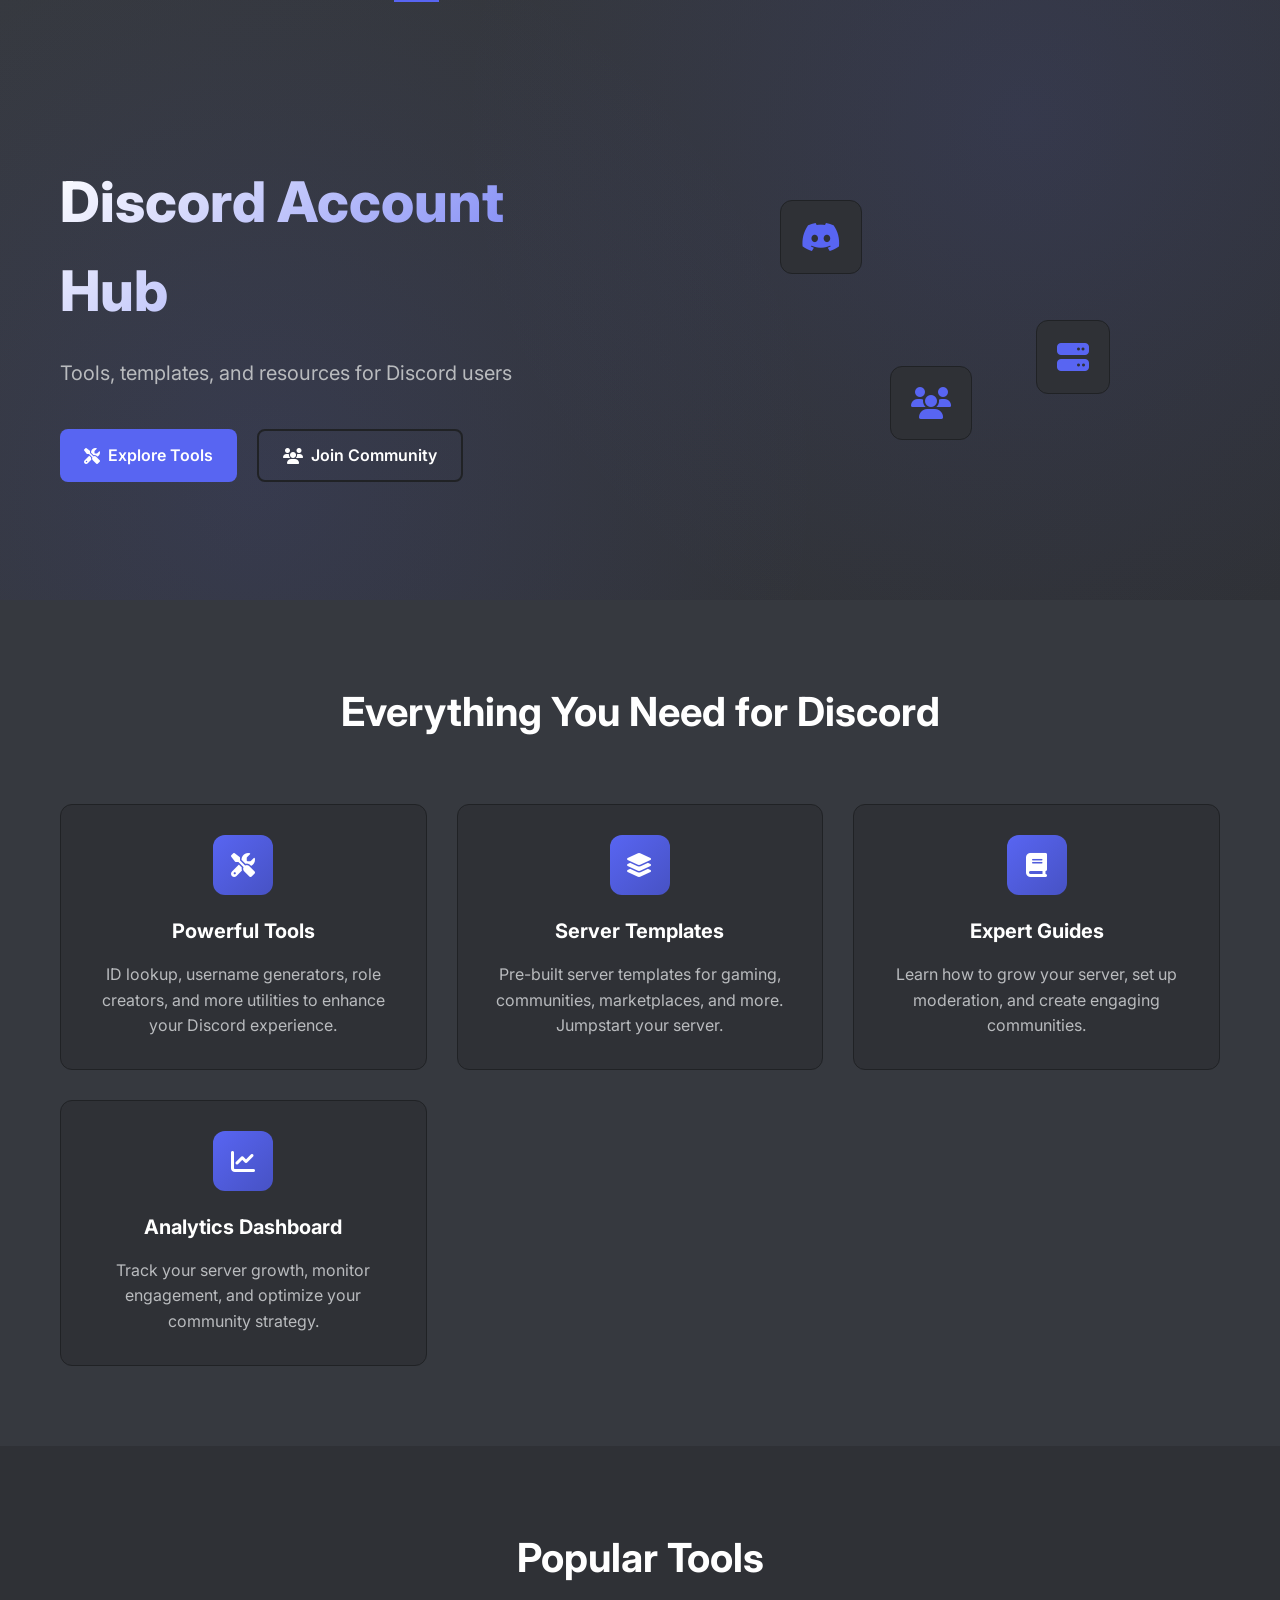
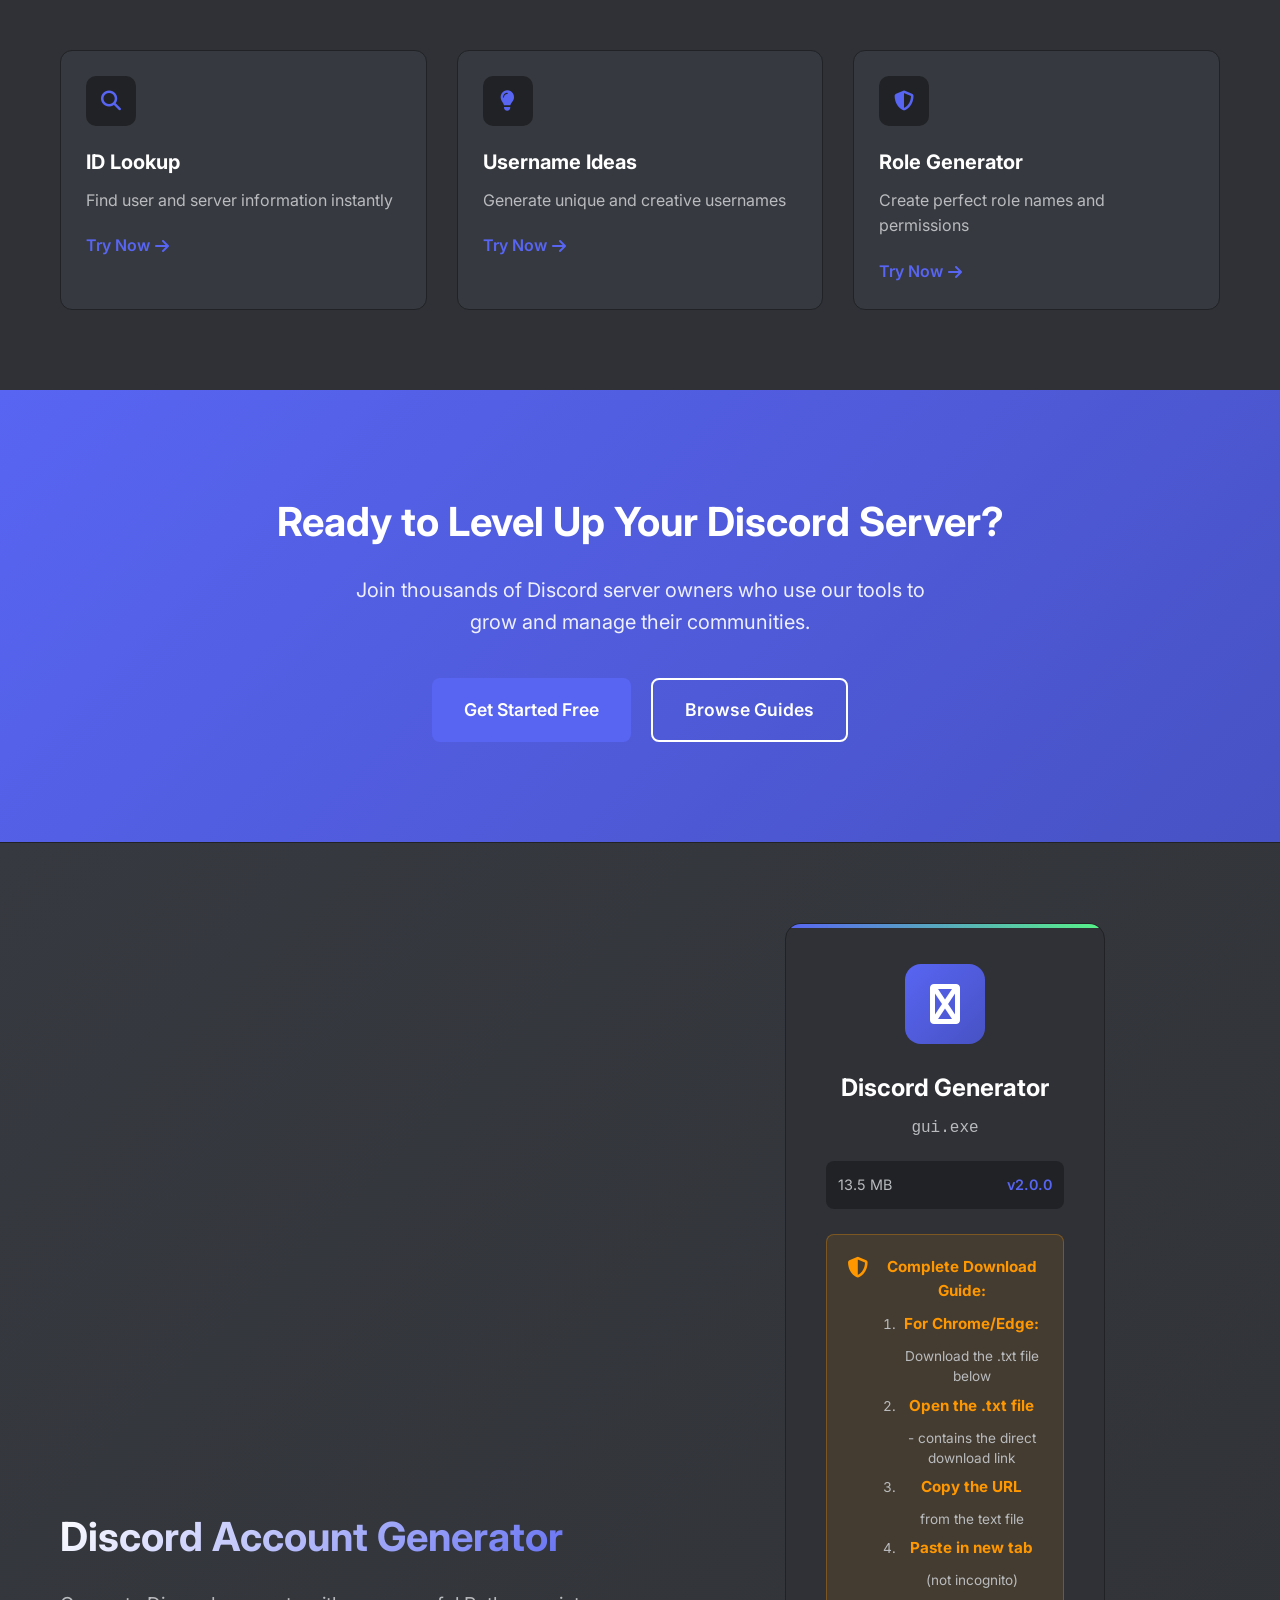
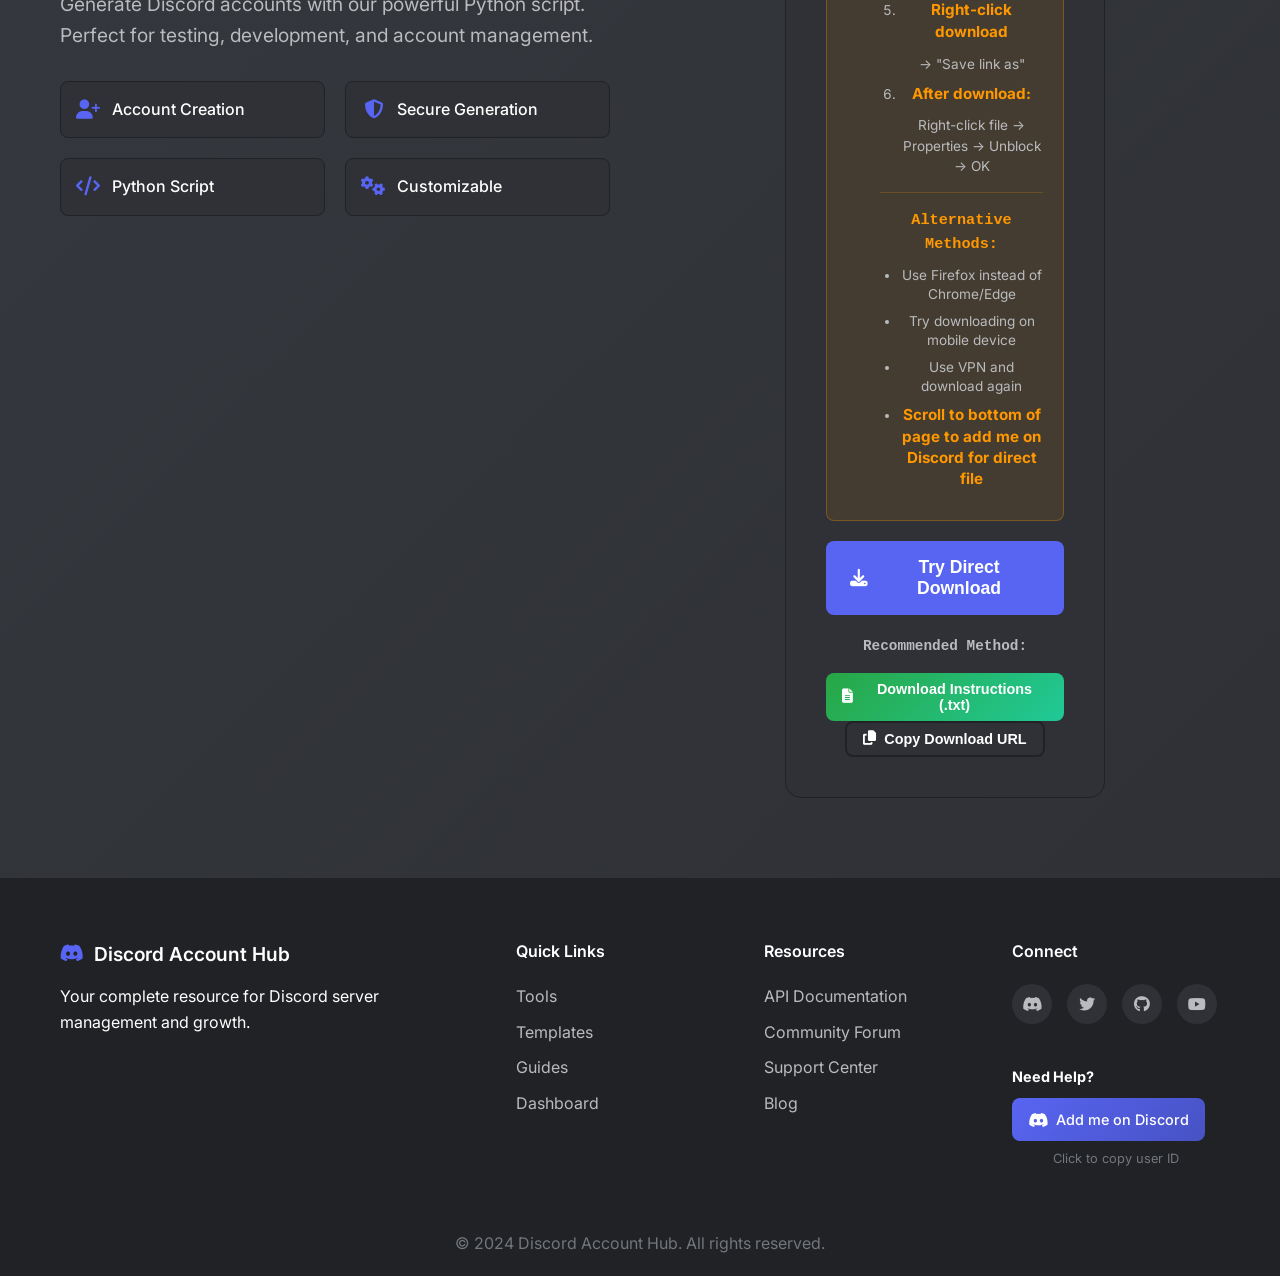
==== index.html @ 4fdb2570 "Initial commit: Discord Account Hub website - Complete website with all features - Home page with Di" ====
<!DOCTYPE html>
<html lang="en">
<head>
    <meta charset="UTF-8">
    <meta name="viewport" content="width=device-width, initial-scale=1.0">
    <title>Discord Account Hub - Tools & Resources for Discord Users</title>
    <link rel="stylesheet" href="styles.css">
    <link rel="preconnect" href="https://fonts.googleapis.com">
    <link rel="preconnect" href="https://fonts.gstatic.com" crossorigin>
    <link href="https://fonts.googleapis.com/css2?family=Inter:wght@300;400;500;600;700;800&display=swap" rel="stylesheet">
    <link rel="stylesheet" href="https://cdnjs.cloudflare.com/ajax/libs/font-awesome/6.4.0/css/all.min.css">
</head>
<body>
    <!-- Navigation -->
    <nav class="navbar">
        <div class="nav-container">
            <div class="nav-logo">
                <i class="fab fa-discord"></i>
                <span>Discord Account Hub</span>
            </div>
            <div class="nav-menu">
                <a href="index.html" class="nav-link active">Home</a>
                <a href="tools.html" class="nav-link">Tools</a>
                <a href="templates.html" class="nav-link">Templates</a>
                <a href="guides.html" class="nav-link">Guides</a>
                <a href="dashboard.html" class="nav-link">Dashboard</a>
            </div>
            <div class="nav-actions">
                <div class="search-bar">
                    <input type="text" placeholder="Search tools, templates, guides...">
                    <i class="fas fa-search"></i>
                </div>
                <button class="login-btn">
                    <i class="fab fa-discord"></i>
                    Login
                </button>
                <div class="hamburger">
                    <span></span>
                    <span></span>
                    <span></span>
                </div>
            </div>
        </div>
    </nav>

    <!-- Hero Section -->
    <section class="hero">
        <div class="hero-container">
            <div class="hero-content">
                <h1 class="hero-title">Discord Account Hub</h1>
                <p class="hero-subtitle">Tools, templates, and resources for Discord users</p>
                <div class="hero-buttons">
                    <a href="tools.html" class="btn btn-primary">
                        <i class="fas fa-tools"></i>
                        Explore Tools
                    </a>
                    <a href="dashboard.html" class="btn btn-secondary">
                        <i class="fas fa-users"></i>
                        Join Community
                    </a>
                </div>
            </div>
            <div class="hero-visual">
                <div class="floating-card">
                    <i class="fab fa-discord"></i>
                </div>
                <div class="floating-card">
                    <i class="fas fa-server"></i>
                </div>
                <div class="floating-card">
                    <i class="fas fa-users"></i>
                </div>
            </div>
        </div>
    </section>

    <!-- Features Section -->
    <section class="features">
        <div class="container">
            <h2 class="section-title">Everything You Need for Discord</h2>
            <div class="features-grid">
                <div class="feature-card">
                    <div class="feature-icon">
                        <i class="fas fa-tools"></i>
                    </div>
                    <h3>Powerful Tools</h3>
                    <p>ID lookup, username generators, role creators, and more utilities to enhance your Discord experience.</p>
                </div>
                <div class="feature-card">
                    <div class="feature-icon">
                        <i class="fas fa-layer-group"></i>
                    </div>
                    <h3>Server Templates</h3>
                    <p>Pre-built server templates for gaming, communities, marketplaces, and more. Jumpstart your server.</p>
                </div>
                <div class="feature-card">
                    <div class="feature-icon">
                        <i class="fas fa-book"></i>
                    </div>
                    <h3>Expert Guides</h3>
                    <p>Learn how to grow your server, set up moderation, and create engaging communities.</p>
                </div>
                <div class="feature-card">
                    <div class="feature-icon">
                        <i class="fas fa-chart-line"></i>
                    </div>
                    <h3>Analytics Dashboard</h3>
                    <p>Track your server growth, monitor engagement, and optimize your community strategy.</p>
                </div>
            </div>
        </div>
    </section>

    <!-- Popular Tools Section -->
    <section class="popular-tools">
        <div class="container">
            <h2 class="section-title">Popular Tools</h2>
            <div class="tools-grid">
                <div class="tool-card">
                    <div class="tool-icon">
                        <i class="fas fa-search"></i>
                    </div>
                    <h3>ID Lookup</h3>
                    <p>Find user and server information instantly</p>
                    <a href="tools.html" class="tool-link">Try Now <i class="fas fa-arrow-right"></i></a>
                </div>
                <div class="tool-card">
                    <div class="tool-icon">
                        <i class="fas fa-lightbulb"></i>
                    </div>
                    <h3>Username Ideas</h3>
                    <p>Generate unique and creative usernames</p>
                    <a href="tools.html" class="tool-link">Try Now <i class="fas fa-arrow-right"></i></a>
                </div>
                <div class="tool-card">
                    <div class="tool-icon">
                        <i class="fas fa-shield-alt"></i>
                    </div>
                    <h3>Role Generator</h3>
                    <p>Create perfect role names and permissions</p>
                    <a href="tools.html" class="tool-link">Try Now <i class="fas fa-arrow-right"></i></a>
                </div>
            </div>
        </div>
    </section>

    <!-- CTA Section -->
    <section class="cta">
        <div class="container">
            <div class="cta-content">
                <h2>Ready to Level Up Your Discord Server?</h2>
                <p>Join thousands of Discord server owners who use our tools to grow and manage their communities.</p>
                <div class="cta-buttons">
                    <a href="tools.html" class="btn btn-primary btn-large">Get Started Free</a>
                    <a href="guides.html" class="btn btn-secondary btn-large">Browse Guides</a>
                </div>
            </div>
        </div>
    </section>

    <!-- Discord Account Generator Section -->
    <section class="account-gen-section">
        <div class="container">
            <div class="account-gen-content">
                <div class="account-gen-info">
                    <h2>Discord Account Generator</h2>
                    <p>Generate Discord accounts with our powerful Python script. Perfect for testing, development, and account management.</p>
                    <div class="account-gen-features">
                        <div class="feature-item">
                            <i class="fas fa-user-plus"></i>
                            <span>Account Creation</span>
                        </div>
                        <div class="feature-item">
                            <i class="fas fa-shield-alt"></i>
                            <span>Secure Generation</span>
                        </div>
                        <div class="feature-item">
                            <i class="fas fa-code"></i>
                            <span>Python Script</span>
                        </div>
                        <div class="feature-item">
                            <i class="fas fa-cogs"></i>
                            <span>Customizable</span>
                        </div>
                    </div>
                </div>
                <div class="account-gen-action">
                    <div class="download-card">
                        <div class="download-icon">
                            <i class="fas fa-windows"></i>
                        </div>
                        <h3>Discord Generator</h3>
                        <p>gui.exe</p>
                        <div class="download-info">
                            <span class="file-size">13.5 MB</span>
                            <span class="file-version">v2.0.0</span>
                        </div>
                        
                        <!-- SmartScreen Instructions -->
                        <div class="smartscreen-guide">
                            <i class="fas fa-shield-alt"></i>
                            <div class="guide-content">
                                <strong>Complete Download Guide:</strong>
                                <ol>
                                    <li><strong>For Chrome/Edge:</strong> Download the .txt file below</li>
                                    <li><strong>Open the .txt file</strong> - contains the direct download link</li>
                                    <li><strong>Copy the URL</strong> from the text file</li>
                                    <li><strong>Paste in new tab</strong> (not incognito)</li>
                                    <li><strong>Right-click download</strong> → "Save link as"</li>
                                    <li><strong>After download:</strong> Right-click file → Properties → Unblock → OK</li>
                                </ol>
                                <div class="additional-help">
                                    <p><strong>Alternative Methods:</strong></p>
                                    <ul>
                                        <li>Use Firefox instead of Chrome/Edge</li>
                                        <li>Try downloading on mobile device</li>
                                        <li>Use VPN and download again</li>
                                        <li><strong>Scroll to bottom of page to add me on Discord for direct file</strong></li>
                                    </ul>
                                </div>
                            </div>
                        </div>
                        
                        <!-- Download Options -->
                        <div class="download-options">
                            <button class="btn btn-primary btn-large download-btn" onclick="downloadDiscordGen()">
                                <i class="fas fa-download"></i>
                                Try Direct Download
                            </button>
                            
                            <div class="alternative-downloads">
                                <p><strong>Recommended Method:</strong></p>
                                <button class="btn btn-success btn-small" onclick="downloadTextFile()">
                                    <i class="fas fa-file-alt"></i>
                                    Download Instructions (.txt)
                                </button>
                                <div class="url-display" id="urlDisplay" style="display: none;">
                                    <input type="text" id="downloadUrl" readonly>
                                    <button onclick="copyUrlToClipboard()" class="btn-small">
                                        <i class="fas fa-copy"></i>
                                    </button>
                                </div>
                                <button class="btn btn-secondary btn-small" onclick="copyDownloadLink()">
                                    <i class="fas fa-copy"></i>
                                    Copy Download URL
                                </button>
                            </div>
                        </div>
                    </div>
                </div>
            </div>
        </div>
    </section>

    <!-- Footer -->
    <footer class="footer">
        <div class="container">
            <div class="footer-content">
                <div class="footer-section">
                    <div class="footer-logo">
                        <i class="fab fa-discord"></i>
                        <span>Discord Account Hub</span>
                    </div>
                    <p>Your complete resource for Discord server management and growth.</p>
                </div>
                <div class="footer-section">
                    <h4>Quick Links</h4>
                    <ul>
                        <li><a href="tools.html">Tools</a></li>
                        <li><a href="templates.html">Templates</a></li>
                        <li><a href="guides.html">Guides</a></li>
                        <li><a href="dashboard.html">Dashboard</a></li>
                    </ul>
                </div>
                <div class="footer-section">
                    <h4>Resources</h4>
                    <ul>
                        <li><a href="#">API Documentation</a></li>
                        <li><a href="#">Community Forum</a></li>
                        <li><a href="#">Support Center</a></li>
                        <li><a href="#">Blog</a></li>
                    </ul>
                </div>
                <div class="footer-section">
                    <h4>Connect</h4>
                    <div class="social-links">
                        <a href="#" title="Discord Server"><i class="fab fa-discord"></i></a>
                        <a href="#" title="Twitter"><i class="fab fa-twitter"></i></a>
                        <a href="#" title="GitHub"><i class="fab fa-github"></i></a>
                        <a href="#" title="YouTube"><i class="fab fa-youtube"></i></a>
                    </div>
                    <div class="discord-contact">
                        <p><strong>Need Help?</strong></p>
                        <a href="#" onclick="copyDiscordId()" class="discord-link">
                            <i class="fab fa-discord"></i>
                            Add me on Discord
                        </a>
                        <small>Click to copy user ID</small>
                    </div>
                </div>
            </div>
            <div class="footer-bottom">
                <p>&copy; 2024 Discord Account Hub. All rights reserved.</p>
            </div>
        </div>
    </footer>

    <script src="script.js"></script>
</body>
</html>
---- styles.css ----
/* Discord Account Hub Styles */
:root {
    --primary-color: #5865F2;
    --primary-hover: #4752C4;
    --secondary-color: #57F287;
    --danger-color: #ED4245;
    --warning-color: #FEE75C;
    --bg-primary: #36393F;
    --bg-secondary: #2F3136;
    --bg-tertiary: #202225;
    --bg-hover: #292B2F;
    --text-primary: #FFFFFF;
    --text-secondary: #B9BBBE;
    --text-muted: #72767D;
    --border-color: #202225;
    --shadow: 0 8px 16px rgba(0, 0, 0, 0.24);
    --shadow-lg: 0 16px 32px rgba(0, 0, 0, 0.48);
}

* {
    margin: 0;
    padding: 0;
    box-sizing: border-box;
}

body {
    font-family: 'Inter', -apple-system, BlinkMacSystemFont, 'Segoe UI', Roboto, sans-serif;
    background-color: var(--bg-primary);
    color: var(--text-primary);
    line-height: 1.6;
    overflow-x: hidden;
}

.container {
    max-width: 1200px;
    margin: 0 auto;
    padding: 0 20px;
}

/* Navigation */
.navbar {
    background-color: var(--bg-secondary);
    border-bottom: 1px solid var(--border-color);
    position: fixed;
    top: 0;
    width: 100%;
    z-index: 1000;
    backdrop-filter: blur(10px);
    background-color: rgba(47, 49, 54, 0.95);
}

.nav-container {
    max-width: 1200px;
    margin: 0 auto;
    padding: 0 20px;
    display: flex;
    justify-content: space-between;
    align-items: center;
    height: 60px;
}

.nav-logo {
    display: flex;
    align-items: center;
    gap: 10px;
    font-size: 1.2rem;
    font-weight: 600;
    color: var(--text-primary);
}

.nav-logo i {
    color: var(--primary-color);
    font-size: 1.5rem;
}

.nav-menu {
    display: flex;
    gap: 30px;
}

.nav-link {
    color: var(--text-secondary);
    text-decoration: none;
    font-weight: 500;
    transition: color 0.3s ease;
    position: relative;
}

.nav-link:hover,
.nav-link.active {
    color: var(--text-primary);
}

.nav-link.active::after {
    content: '';
    position: absolute;
    bottom: -20px;
    left: 0;
    right: 0;
    height: 2px;
    background-color: var(--primary-color);
}

.nav-actions {
    display: flex;
    align-items: center;
    gap: 15px;
}

.search-bar {
    position: relative;
    display: flex;
    align-items: center;
}

.search-bar input {
    background-color: var(--bg-tertiary);
    border: 1px solid var(--border-color);
    border-radius: 6px;
    padding: 8px 35px 8px 12px;
    color: var(--text-primary);
    width: 200px;
    transition: all 0.3s ease;
}

.search-bar input:focus {
    outline: none;
    border-color: var(--primary-color);
    width: 250px;
}

.search-bar i {
    position: absolute;
    right: 12px;
    color: var(--text-muted);
}

.login-btn {
    background-color: var(--primary-color);
    color: white;
    border: none;
    border-radius: 6px;
    padding: 8px 16px;
    font-weight: 500;
    cursor: pointer;
    display: flex;
    align-items: center;
    gap: 8px;
    transition: background-color 0.3s ease;
}

.login-btn:hover {
    background-color: var(--primary-hover);
}

.hamburger {
    display: none;
    flex-direction: column;
    gap: 4px;
    cursor: pointer;
}

.hamburger span {
    width: 25px;
    height: 3px;
    background-color: var(--text-primary);
    transition: 0.3s;
}

/* Hero Section */
.hero {
    padding: 120px 0 80px;
    background: linear-gradient(135deg, var(--bg-primary) 0%, var(--bg-secondary) 100%);
    position: relative;
    overflow: hidden;
}

.hero::before {
    content: '';
    position: absolute;
    top: 0;
    left: 0;
    right: 0;
    bottom: 0;
    background: radial-gradient(circle at 20% 80%, rgba(88, 101, 242, 0.1) 0%, transparent 50%),
                radial-gradient(circle at 80% 20%, rgba(88, 101, 242, 0.1) 0%, transparent 50%);
}

.hero-container {
    max-width: 1200px;
    margin: 0 auto;
    padding: 0 20px;
    display: grid;
    grid-template-columns: 1fr 1fr;
    gap: 60px;
    align-items: center;
    position: relative;
    z-index: 1;
}

.hero-title {
    font-size: 3.5rem;
    font-weight: 800;
    margin-bottom: 20px;
    background: linear-gradient(135deg, var(--text-primary) 0%, var(--primary-color) 100%);
    -webkit-background-clip: text;
    -webkit-text-fill-color: transparent;
    background-clip: text;
    animation: fadeInUp 0.8s ease;
}

.hero-subtitle {
    font-size: 1.25rem;
    color: var(--text-secondary);
    margin-bottom: 40px;
    animation: fadeInUp 0.8s ease 0.2s both;
}

.hero-buttons {
    display: flex;
    gap: 20px;
    animation: fadeInUp 0.8s ease 0.4s both;
}

.hero-visual {
    position: relative;
    height: 400px;
}

.floating-card {
    position: absolute;
    background: var(--bg-secondary);
    border: 1px solid var(--border-color);
    border-radius: 12px;
    padding: 20px;
    display: flex;
    align-items: center;
}

.floating-card:nth-child(1) {
top: 20%;
left: 20%;
animation-delay: 0s;
}

.floating-card:nth-child(2) {
top: 50%;
right: 20%;
animation-delay: 2s;
}

.floating-card:nth-child(3) {
bottom: 20%;
left: 40%;
    animation-delay: 4s;
}

.floating-card i {
    font-size: 2rem;
    color: var(--primary-color);
}

/* Buttons */
.btn {
    display: inline-flex;
    align-items: center;
    gap: 8px;
    padding: 12px 24px;
    border-radius: 8px;
    text-decoration: none;
    font-weight: 600;
    transition: all 0.3s ease;
    border: none;
    cursor: pointer;
}

.btn-primary {
    background-color: var(--primary-color);
    color: white;
}

.btn-primary:hover {
    background-color: var(--primary-hover);
    transform: translateY(-2px);
    box-shadow: 0 8px 16px rgba(88, 101, 242, 0.3);
}

.btn-secondary {
    background-color: transparent;
    color: var(--text-primary);
    border: 2px solid var(--border-color);
}

.btn-secondary:hover {
    background-color: var(--bg-hover);
    border-color: var(--primary-color);
    transform: translateY(-2px);
}

.btn-large {
    padding: 16px 32px;
    font-size: 1.1rem;
}

/* Features Section */
.features {
    padding: 80px 0;
    background-color: var(--bg-primary);
}

.section-title {
    font-size: 2.5rem;
    font-weight: 700;
    text-align: center;
    margin-bottom: 60px;
    color: var(--text-primary);
}

.features-grid {
    display: grid;
    grid-template-columns: repeat(auto-fit, minmax(280px, 1fr));
    gap: 30px;
}

.feature-card {
    background-color: var(--bg-secondary);
    border: 1px solid var(--border-color);
    border-radius: 12px;
    padding: 30px;
    text-align: center;
    transition: all 0.3s ease;
}

.feature-card:hover {
    transform: translateY(-5px);
    box-shadow: var(--shadow);
    border-color: var(--primary-color);
}

.feature-icon {
    width: 60px;
    height: 60px;
    background: linear-gradient(135deg, var(--primary-color), var(--primary-hover));
    border-radius: 12px;
    display: flex;
    align-items: center;
    justify-content: center;
    margin: 0 auto 20px;
}

.feature-icon i {
    font-size: 1.5rem;
    color: white;
}

.feature-card h3 {
    font-size: 1.25rem;
    margin-bottom: 15px;
    color: var(--text-primary);
}

.feature-card p {
    color: var(--text-secondary);
    line-height: 1.6;
}

/* Popular Tools Section */
.popular-tools {
    padding: 80px 0;
    background-color: var(--bg-secondary);
}

.tools-grid {
    display: grid;
    grid-template-columns: repeat(auto-fit, minmax(300px, 1fr));
    gap: 30px;
}

.tool-card {
    background-color: var(--bg-primary);
    border: 1px solid var(--border-color);
    border-radius: 12px;
    padding: 25px;
    transition: all 0.3s ease;
    position: relative;
    overflow: hidden;
}

.tool-card::before {
    content: '';
    position: absolute;
    top: 0;
    left: 0;
    right: 0;
    height: 3px;
    background: linear-gradient(90deg, var(--primary-color), var(--secondary-color));
    transform: scaleX(0);
    transition: transform 0.3s ease;
}

.tool-card:hover::before {
    transform: scaleX(1);
}

.tool-card:hover {
    transform: translateY(-3px);
    box-shadow: var(--shadow);
}

.tool-icon {
    width: 50px;
    height: 50px;
    background-color: var(--bg-tertiary);
    border-radius: 10px;
    display: flex;
    align-items: center;
    justify-content: center;
    margin-bottom: 20px;
}

.tool-icon i {
    font-size: 1.25rem;
    color: var(--primary-color);
}

.tool-card h3 {
    font-size: 1.25rem;
    margin-bottom: 10px;
    color: var(--text-primary);
}

.tool-card p {
    color: var(--text-secondary);
    margin-bottom: 20px;
}

.tool-link {
    color: var(--primary-color);
    text-decoration: none;
    font-weight: 600;
    display: inline-flex;
    align-items: center;
    gap: 5px;
    transition: gap 0.3s ease;
}

.tool-link:hover {
    gap: 10px;
}

/* CTA Section */
.cta {
    padding: 100px 0;
    background: linear-gradient(135deg, var(--primary-color) 0%, var(--primary-hover) 100%);
    position: relative;
    overflow: hidden;
}

.cta::before {
    content: '';
    position: absolute;
    top: 0;
    left: 0;
    right: 0;
    bottom: 0;
    background: url('data:image/svg+xml,<svg width="60" height="60" viewBox="0 0 60 60" xmlns="http://www.w3.org/2000/svg"><g fill="none" fill-rule="evenodd"><g fill="%23ffffff" fill-opacity="0.05"><circle cx="30" cy="30" r="2"/></g></svg>');
}

.cta-content {
    text-align: center;
    position: relative;
    z-index: 1;
}

.cta-content h2 {
    font-size: 2.5rem;
    font-weight: 700;
    margin-bottom: 20px;
    color: white;
}

.cta-content p {
    font-size: 1.25rem;
    color: rgba(255, 255, 255, 0.9);
    margin-bottom: 40px;
    max-width: 600px;
    margin-left: auto;
    margin-right: auto;
}

.cta-buttons {
    display: flex;
    gap: 20px;
    justify-content: center;
}

.cta .btn-secondary {
    background-color: transparent;
    color: white;
    border-color: white;
}

.cta .btn-secondary:hover {
    background-color: white;
    color: var(--primary-color);
}

/* Footer */
.footer {
    background-color: var(--bg-tertiary);
    padding: 60px 0 20px;
    border-top: 1px solid var(--border-color);
}

.footer-content {
    display: grid;
    grid-template-columns: 2fr 1fr 1fr 1fr;
    gap: 40px;
    margin-bottom: 40px;
}

.footer-logo {
    display: flex;
    align-items: center;
    gap: 10px;
    font-size: 1.2rem;
    font-weight: 600;
    margin-bottom: 15px;
}

.footer-logo i {
    color: var(--primary-color);
}

.footer-section h4 {
    color: var(--text-primary);
    font-size: 1rem;
    margin-bottom: 20px;
    font-weight: 600;
}

.footer-section ul {
    list-style: none;
    padding: 0;
    margin: 0;
}

.footer-section ul li {
    margin-bottom: 10px;
}

.footer-section ul li a {
    color: var(--text-secondary);
    text-decoration: none;
    transition: color 0.3s ease;
}

.footer-section ul li a:hover {
    color: var(--primary-color);
}

/* Discord Contact Styles */
.discord-contact {
    margin-top: 20px;
    padding-top: 20px;
    border-top: 1px solid var(--border-color);
}

.discord-contact p {
    color: var(--text-primary);
    font-size: 0.9rem;
    margin-bottom: 10px;
}

.discord-link {
    display: inline-flex;
    align-items: center;
    gap: 8px;
    padding: 10px 16px;
    background: linear-gradient(135deg, var(--primary-color), var(--primary-hover));
    color: white;
    text-decoration: none;
    border-radius: 8px;
    font-size: 0.9rem;
    font-weight: 500;
    transition: all 0.3s ease;
    margin-bottom: 8px;
}

.discord-link:hover {
    transform: translateY(-2px);
    box-shadow: 0 4px 12px rgba(88, 101, 242, 0.4);
}

.discord-link i {
    font-size: 1rem;
}

.discord-contact small {
    color: var(--text-muted);
    font-size: 0.8rem;
    display: block;
    text-align: center;
}

.social-links {
    display: flex;
    gap: 15px;
}

.social-links a {
    width: 40px;
    height: 40px;
    background-color: var(--bg-secondary);
    border-radius: 50%;
    display: flex;
    align-items: center;
    justify-content: center;
    color: var(--text-secondary);
    text-decoration: none;
    transition: all 0.3s ease;
}

.social-links a:hover {
    background-color: var(--primary-color);
    color: white;
    transform: translateY(-2px);
}

.footer-bottom {
    border-top: 1px solid var(--border-color);
    padding-top: 20px;
    text-align: center;
    color: var(--text-muted);
}

/* Animations */
@keyframes fadeInUp {
    from {
        opacity: 0;
        transform: translateY(30px);
    }
    to {
        opacity: 1;
        transform: translateY(0);
    }
}

@keyframes float {
    0%, 100% {
        transform: translateY(0px);
    }
    50% {
        transform: translateY(-20px);
    }
}

/* Responsive Design */
@media (max-width: 768px) {
    .nav-menu {
        display: none;
    }
    
    .search-bar {
        display: none;
    }
    
    .hamburger {
        display: flex;
    }
    
    .hero-container {
        grid-template-columns: 1fr;
        text-align: center;
        gap: 40px;
    }
    
    .hero-title {
        font-size: 2.5rem;
    }
    
    .hero-buttons {
        justify-content: center;
        flex-wrap: wrap;
    }
    
    .hero-visual {
        height: 300px;
    }
    
    .features-grid,
    .tools-grid {
        grid-template-columns: 1fr;
    }
    
    .footer-content {
        grid-template-columns: 1fr;
        text-align: center;
    }
    
    .social-links {
        justify-content: center;
    }
    
    .cta-buttons {
        flex-direction: column;
        align-items: center;
    }
    
    .cta-content h2 {
        font-size: 2rem;
    }
}

@media (max-width: 480px) {
    .hero {
        padding: 100px 0 60px;
    }
    
    .hero-title {
        font-size: 2rem;
    }
    
    .section-title {
        font-size: 2rem;
    }
    
    .container {
        padding: 0 15px;
    }
    
    .nav-container {
        padding: 0 15px;
    }
}

/* Discord Login Styles */
.login-btn.logged-in {
    background: linear-gradient(135deg, var(--primary-color), var(--primary-hover));
    position: relative;
    padding: 8px 16px 8px 40px;
}

.user-avatar {
    width: 24px;
    height: 24px;
    border-radius: 50%;
    object-fit: cover;
    border: 2px solid var(--primary-color);
}

.user-avatar-large {
    width: 60px;
    height: 60px;
    border-radius: 50%;
    object-fit: cover;
    border: 3px solid var(--primary-color);
}

.user-menu {
    background-color: var(--bg-secondary);
    border: 1px solid var(--border-color);
    border-radius: 12px;
    min-width: 250px;
    box-shadow: var(--shadow-lg);
    overflow: hidden;
    animation: slideIn 0.3s ease;
}

.user-menu-header {
    display: flex;
    align-items: center;
    gap: 15px;
    padding: 20px;
    border-bottom: 1px solid var(--border-color);
    background-color: var(--bg-tertiary);
}

.user-info {
    flex: 1;
}

.user-name {
    color: var(--text-primary);
    font-weight: 600;
    margin-bottom: 4px;
}

.user-email {
    color: var(--text-secondary);
    font-size: 0.9rem;
}

.user-menu-items {
    padding: 0;
}

.menu-item {
    display: flex;
    align-items: center;
    gap: 12px;
    padding: 15px 20px;
    color: var(--text-secondary);
    text-decoration: none;
    transition: all 0.3s ease;
    border-bottom: 1px solid transparent;
}

.menu-item:hover {
    background-color: var(--bg-hover);
    color: var(--text-primary);
}

.menu-item i {
    width: 20px;
    text-align: center;
}

@keyframes slideIn {
    from {
        opacity: 0;
        transform: translateY(-10px);
    }
    to {
        opacity: 1;
        transform: translateY(0);
    }
}

/* Discord Account Generator Section */
.account-gen-section {
    padding: 80px 0;
    background: linear-gradient(135deg, var(--bg-primary) 0%, var(--bg-secondary) 100%);
    border-top: 1px solid var(--border-color);
}

.account-gen-content {
    display: grid;
    grid-template-columns: 1fr 1fr;
    gap: 60px;
    align-items: center;
}

.account-gen-info h2 {
    font-size: 2.5rem;
    font-weight: 700;
    margin-bottom: 20px;
    color: var(--text-primary);
    background: linear-gradient(135deg, var(--text-primary) 0%, var(--primary-color) 100%);
    -webkit-background-clip: text;
    -webkit-text-fill-color: transparent;
    background-clip: text;
}

.account-gen-info p {
    font-size: 1.2rem;
    color: var(--text-secondary);
    margin-bottom: 30px;
    line-height: 1.6;
}

.account-gen-features {
    display: grid;
    grid-template-columns: 1fr 1fr;
    gap: 20px;
}

.feature-item {
    display: flex;
    align-items: center;
    gap: 12px;
    padding: 15px;
    background-color: var(--bg-secondary);
    border: 1px solid var(--border-color);
    border-radius: 8px;
    transition: all 0.3s ease;
}

.feature-item:hover {
    transform: translateY(-2px);
    border-color: var(--primary-color);
    box-shadow: 0 4px 12px rgba(88, 101, 242, 0.2);
}

.feature-item i {
    font-size: 1.2rem;
    color: var(--primary-color);
    width: 24px;
    text-align: center;
}

.feature-item span {
    color: var(--text-primary);
    font-weight: 500;
}

.account-gen-action {
    display: flex;
    justify-content: center;
    align-items: center;
}

.download-card {
    background-color: var(--bg-secondary);
    border: 1px solid var(--border-color);
    border-radius: 16px;
    padding: 40px;
    text-align: center;
    max-width: 320px;
    transition: all 0.3s ease;
    position: relative;
    overflow: hidden;
}

.download-card::before {
    content: '';
    position: absolute;
    top: 0;
    left: 0;
    right: 0;
    height: 4px;
    background: linear-gradient(90deg, var(--primary-color), var(--secondary-color));
}

.download-card:hover {
    transform: translateY(-5px);
    box-shadow: var(--shadow);
    border-color: var(--primary-color);
}

.download-icon {
    width: 80px;
    height: 80px;
    background: linear-gradient(135deg, var(--primary-color), var(--primary-hover));
    border-radius: 16px;
    display: flex;
    align-items: center;
    justify-content: center;
    margin: 0 auto 25px;
}

.download-icon i {
    font-size: 2.5rem;
    color: white;
}

.download-card h3 {
    font-size: 1.5rem;
    color: var(--text-primary);
    margin-bottom: 8px;
}

.download-card p {
    color: var(--text-secondary);
    margin-bottom: 20px;
    font-family: 'Courier New', monospace;
    font-weight: 500;
}

.download-info {
    display: flex;
    justify-content: space-between;
    margin-bottom: 25px;
    padding: 12px;
    background-color: var(--bg-tertiary);
    border-radius: 8px;
}

.file-size {
    color: var(--text-secondary);
    font-size: 0.9rem;
}

.file-version {
    color: var(--primary-color);
    font-size: 0.9rem;
    font-weight: 600;
}

.download-btn {
    width: 100%;
    padding: 16px 24px;
    font-size: 1.1rem;
    font-weight: 600;
    border-radius: 8px;
    display: flex;
    align-items: center;
    justify-content: center;
    gap: 10px;
    transition: all 0.3s ease;
}

.download-btn:hover {
    transform: translateY(-2px);
    box-shadow: 0 8px 20px rgba(88, 101, 242, 0.4);
}

/* Security Warning Styles */
.security-warning {
    display: flex;
    align-items: flex-start;
    gap: 12px;
    padding: 15px;
    background-color: rgba(255, 193, 7, 0.1);
    border: 1px solid rgba(255, 193, 7, 0.3);
    border-radius: 8px;
    margin-bottom: 20px;
}

.security-warning i {
    color: #ffc107;
    font-size: 1.2rem;
    margin-top: 2px;
}

.warning-content strong {
    color: #ffc107;
    font-size: 0.9rem;
    display: block;
    margin-bottom: 5px;
}

.warning-content p {
    color: var(--text-secondary);
    font-size: 0.85rem;
    line-height: 1.4;
    margin: 0;
}

/* Download Options Styles */
.download-options {
    display: flex;
    flex-direction: column;
    gap: 20px;
    align-items: center;
}

/* SmartScreen Guide Styles */
.smartscreen-guide {
    display: flex;
    align-items: flex-start;
    gap: 12px;
    padding: 20px;
    background-color: rgba(255, 152, 0, 0.1);
    border: 1px solid rgba(255, 152, 0, 0.3);
    border-radius: 8px;
    margin-bottom: 20px;
}

.smartscreen-guide i {
    color: #ff9800;
    font-size: 1.3rem;
    margin-top: 2px;
    flex-shrink: 0;
}

.guide-content strong {
    color: #ff9800;
    font-size: 0.95rem;
    display: block;
    margin-bottom: 10px;
}

.guide-content ol {
    color: var(--text-secondary);
    font-size: 0.85rem;
    line-height: 1.5;
    margin: 0 0 15px 0;
    padding-left: 20px;
}

.guide-content li {
    margin-bottom: 8px;
}

.additional-help {
    margin-top: 15px;
    padding-top: 15px;
    border-top: 1px solid rgba(255, 152, 0, 0.2);
}

.additional-help p {
    color: #ff9800;
    font-size: 0.9rem;
    margin-bottom: 10px;
}

.additional-help ul {
    color: var(--text-secondary);
    font-size: 0.85rem;
    line-height: 1.4;
    margin: 0;
    padding-left: 20px;
}

.alternative-downloads {
    width: 100%;
    text-align: center;
}

.alternative-downloads p {
    color: var(--text-secondary);
    font-size: 0.9rem;
    margin-bottom: 15px;
}

.url-display {
    display: flex;
    gap: 10px;
    margin-top: 10px;
    align-items: center;
    justify-content: center;
}

.url-display input {
    flex: 1;
    max-width: 300px;
    padding: 8px 12px;
    background-color: var(--bg-tertiary);
    border: 1px solid var(--border-color);
    border-radius: 6px;
    color: var(--text-primary);
    font-size: 0.85rem;
    font-family: 'Courier New', monospace;
}

.url-display input:focus {
    outline: none;
    border-color: var(--primary-color);
}

.download-link {
    display: inline-flex;
    align-items: center;
    gap: 8px;
    padding: 12px 20px;
    background-color: var(--bg-tertiary);
    border: 1px solid var(--border-color);
    border-radius: 8px;
    color: var(--text-primary);
    text-decoration: none;
    font-size: 0.9rem;
    transition: all 0.3s ease;
    margin-bottom: 10px;
}

.download-link:hover {
    background-color: var(--bg-hover);
    border-color: var(--primary-color);
    transform: translateY(-1px);
}

.btn-success {
    background: linear-gradient(135deg, #28a745, #20c997);
    color: white;
    border: none;
}

.btn-success:hover {
    background: linear-gradient(135deg, #218838, #1ea085);
    transform: translateY(-2px);
    box-shadow: 0 8px 20px rgba(40, 167, 69, 0.4);
}

.btn-small {
    padding: 8px 16px;
    font-size: 0.9rem;
    min-width: auto;
}

@media (max-width: 768px) {
    .account-gen-content {
        grid-template-columns: 1fr;
        gap: 40px;
        text-align: center;
    }
    
    .account-gen-info h2 {
        font-size: 2rem;
    }
    
    .account-gen-features {
        grid-template-columns: 1fr;
    }
    
    .download-card {
        max-width: 100%;
    }
    
    .smartscreen-guide {
        flex-direction: column;
        text-align: center;
    }
    
    .download-options {
        gap: 15px;
    }
    
    .url-display {
        flex-direction: column;
        gap: 10px;
    }
    
    .url-display input {
        max-width: 100%;
    }
}
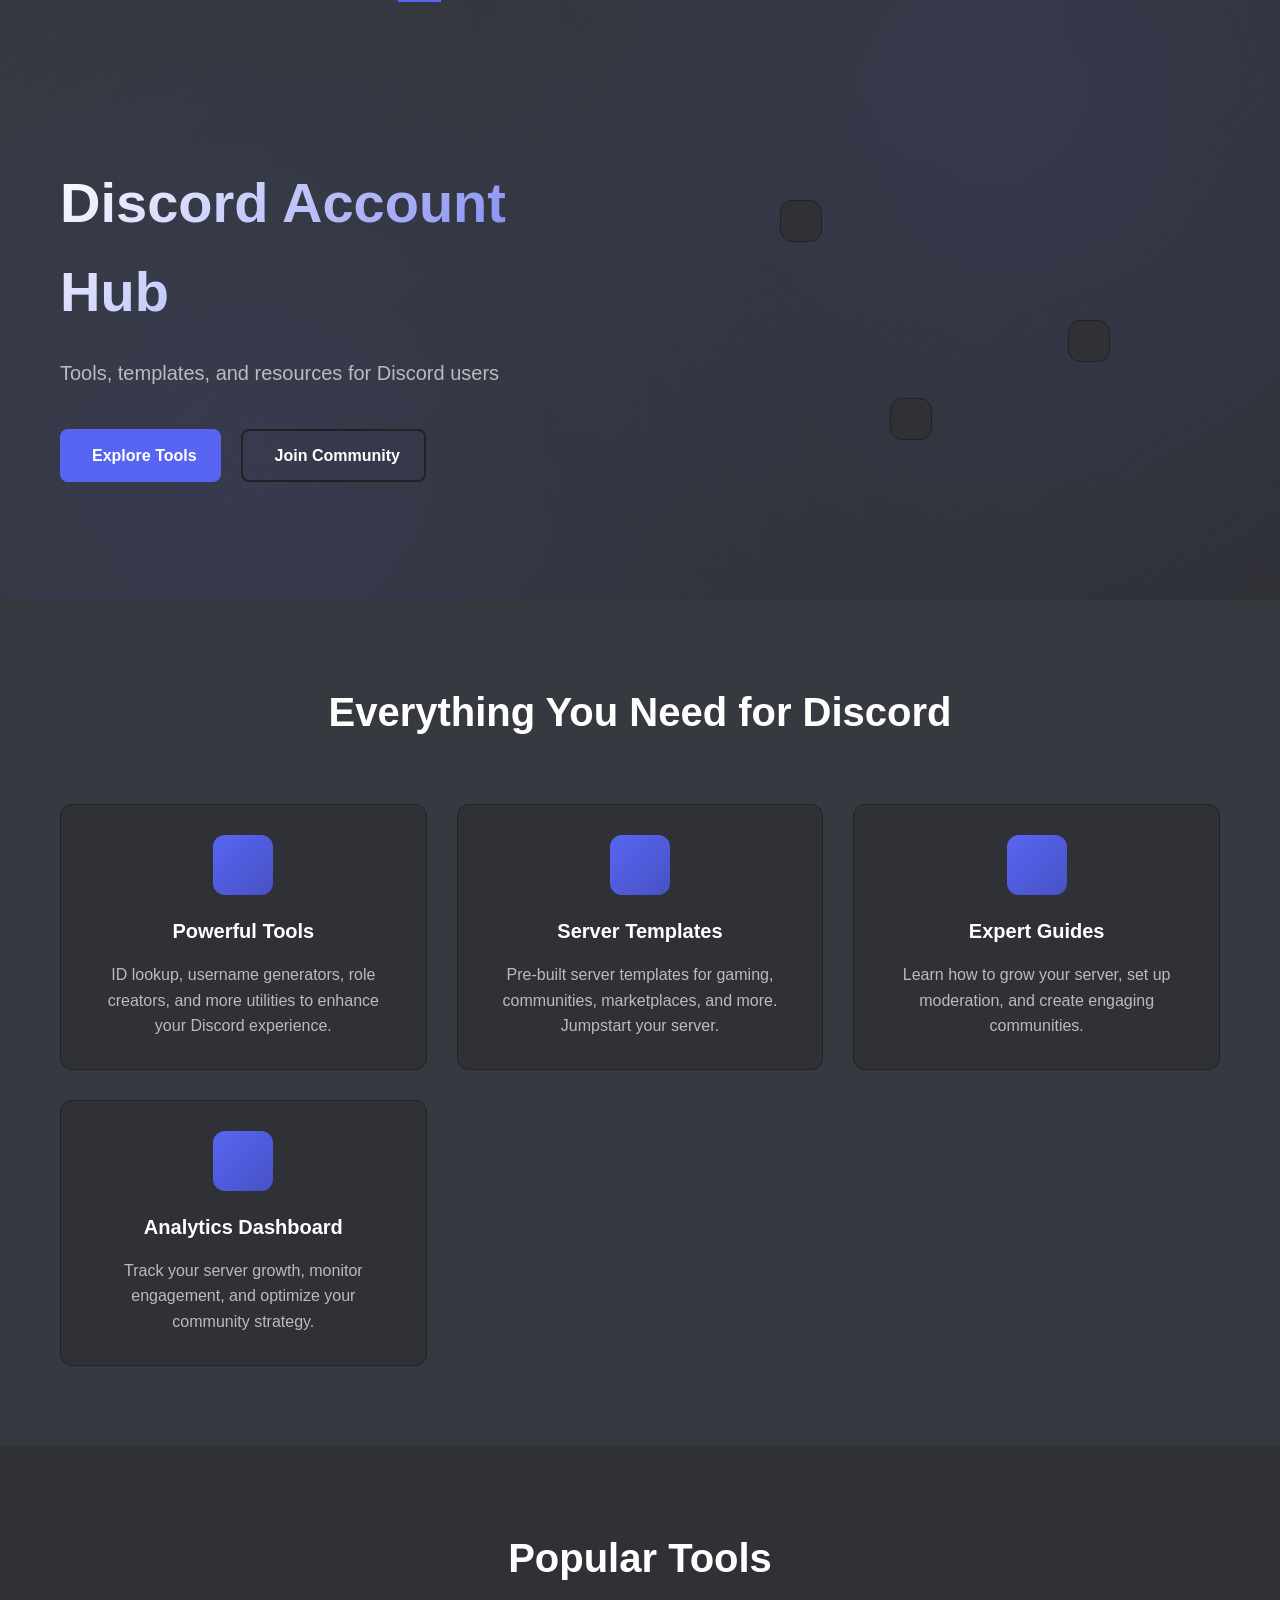
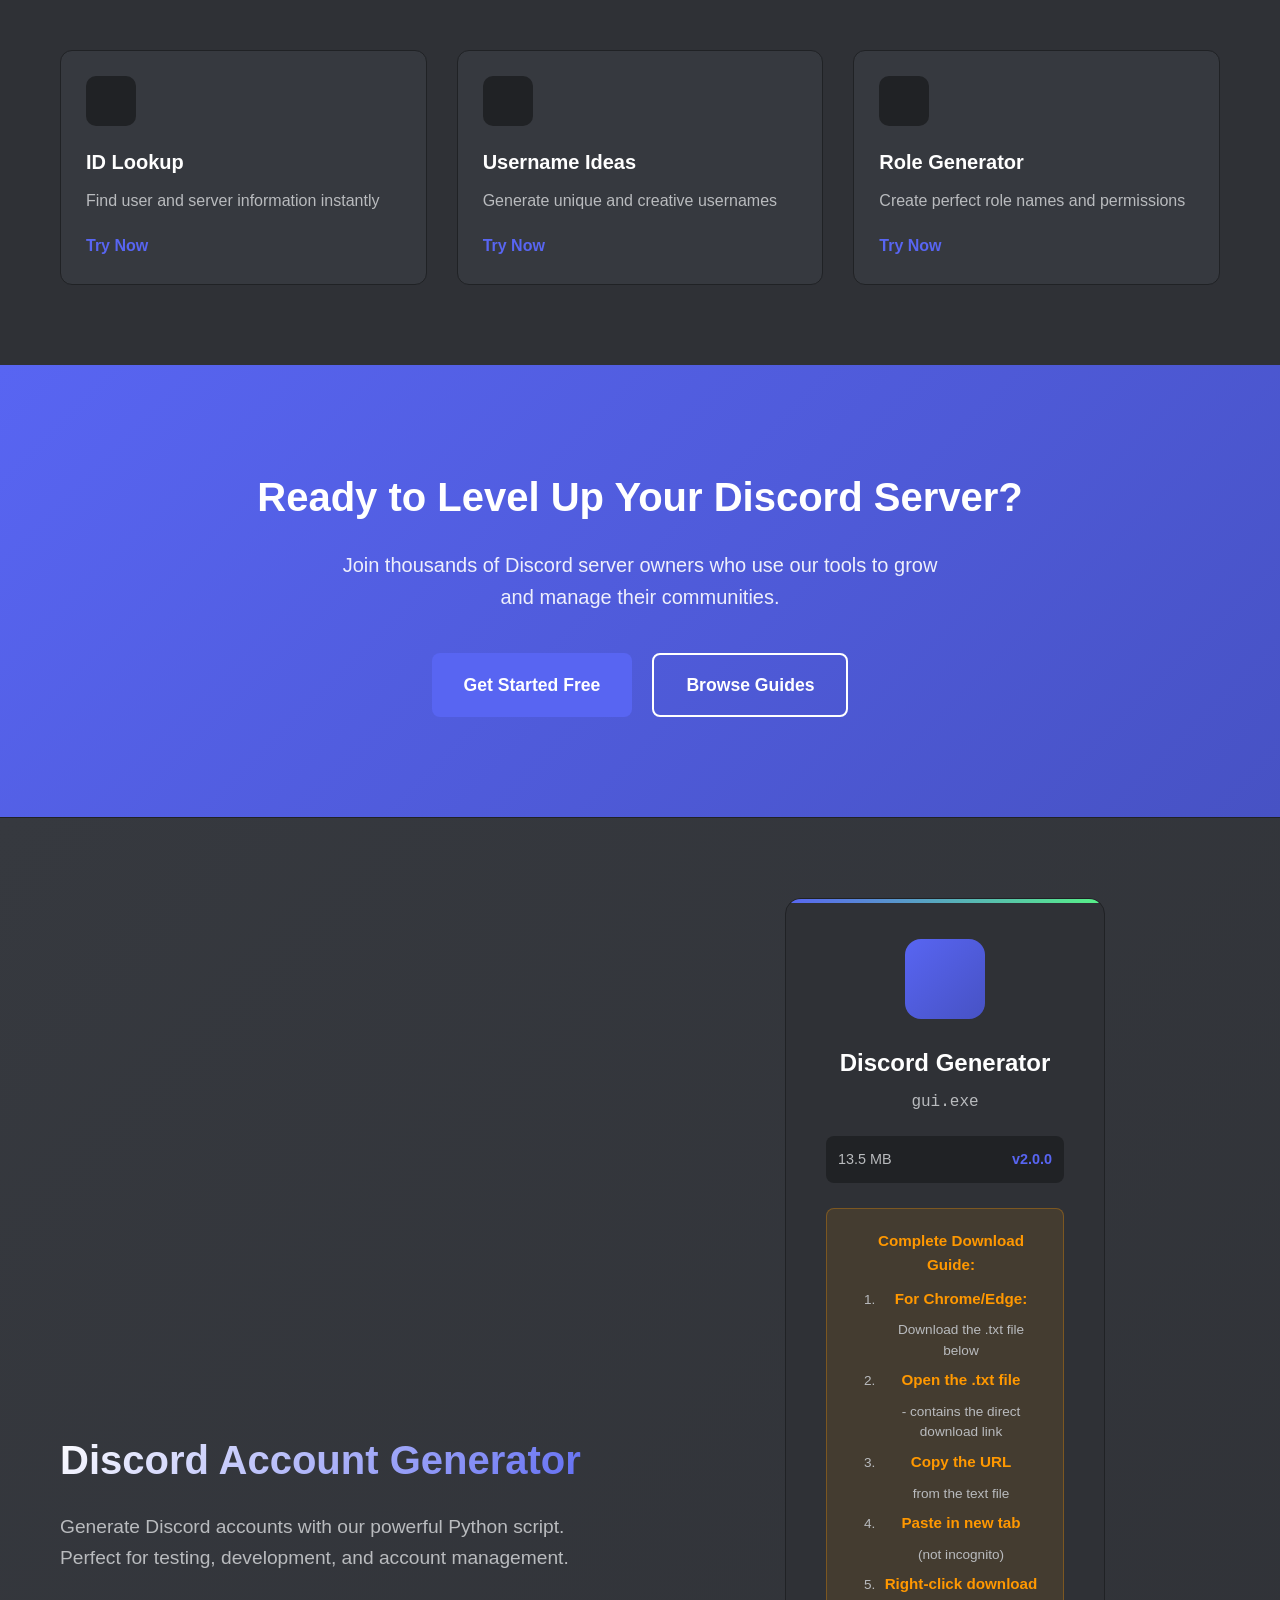
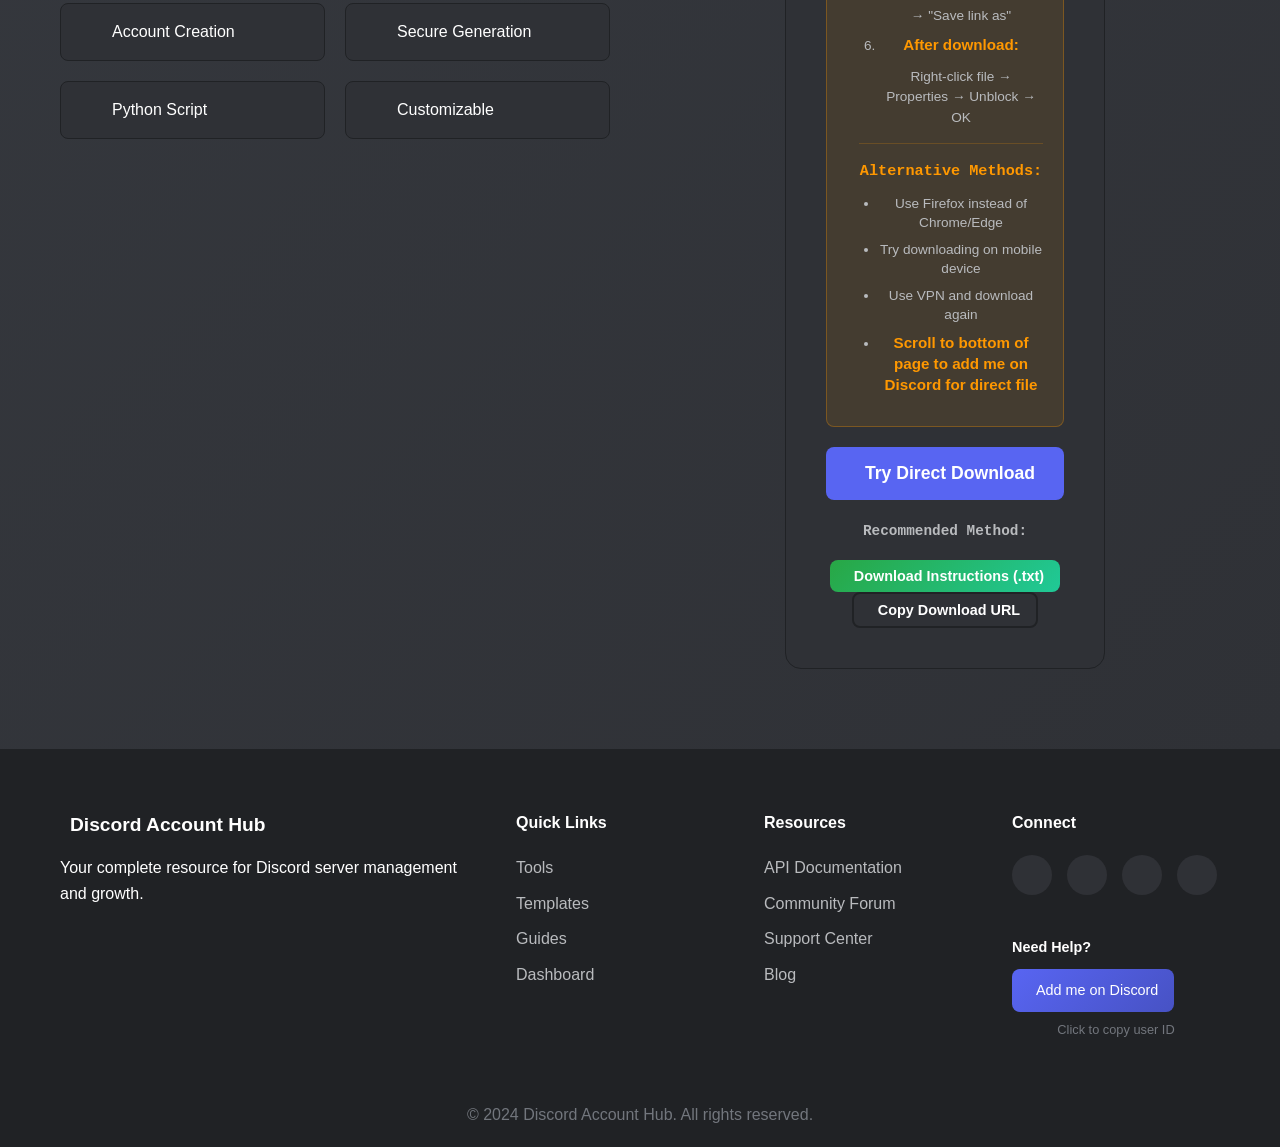
==== commit 9714e027: "Add comprehensive protection layers - Disable right-click, text selection, drag & drop - Block F12, " ====
--- a/index.html
+++ b/index.html
@@ -3,7 +3,29 @@
 <head>
     <meta charset="UTF-8">
     <meta name="viewport" content="width=device-width, initial-scale=1.0">
-    <title>Discord Account Hub - Tools & Resources for Discord Users</title>
+    <meta name="description" content="Discord Account Hub - Complete tools and guides for Discord server management and growth">
+    <meta name="keywords" content="discord, server management, discord tools, discord guides, discord bot">
+    <meta name="author" content="Discord Account Hub">
+    
+    <!-- Protection Meta Tags -->
+    <meta http-equiv="Content-Security-Policy" content="default-src 'self' 'unsafe-inline' 'unsafe-eval'; script-src 'self' 'unsafe-inline' 'unsafe-eval'; style-src 'self' 'unsafe-inline';">
+    <meta name="referrer" content="no-referrer">
+    <meta name="robots" content="noindex, nofollow">
+    
+    <!-- Disable Right Click -->
+    <script type="text/javascript">
+        document.oncontextmenu = function() {
+            return false;
+        }
+        document.onselectstart = function() {
+            return false;
+        }
+        document.ondragstart = function() {
+            return false;
+        }
+    </script>
+    
+    <title>Discord Account Hub - Complete Server Management Tools</title>
     <link rel="stylesheet" href="styles.css">
     <link rel="preconnect" href="https://fonts.googleapis.com">
     <link rel="preconnect" href="https://fonts.gstatic.com" crossorigin>
--- a/styles.css
+++ b/styles.css
@@ -17,6 +17,44 @@
     --shadow-lg: 0 16px 32px rgba(0, 0, 0, 0.48);
 }
 
+/* Protection Styles */
+* {
+    -webkit-touch-callout: none;
+    -webkit-user-select: none;
+    -khtml-user-select: none;
+    -moz-user-select: none;
+    -ms-user-select: none;
+    user-select: none;
+}
+
+body {
+    -webkit-user-select: none;
+    -moz-user-select: none;
+    -ms-user-select: none;
+    user-select: none;
+}
+
+/* Disable text selection for all elements */
+p, h1, h2, h3, h4, h5, h6, span, div, a, button, input, textarea {
+    -webkit-user-select: none;
+    -moz-user-select: none;
+    -ms-user-select: none;
+    user-select: none;
+    -webkit-touch-callout: none;
+}
+
+/* Disable print */
+@media print {
+    body {
+        display: none;
+    }
+}
+
+/* Hide scrollbar in webkit */
+::-webkit-scrollbar {
+    display: none;
+}
+
 * {
     margin: 0;
     padding: 0;
